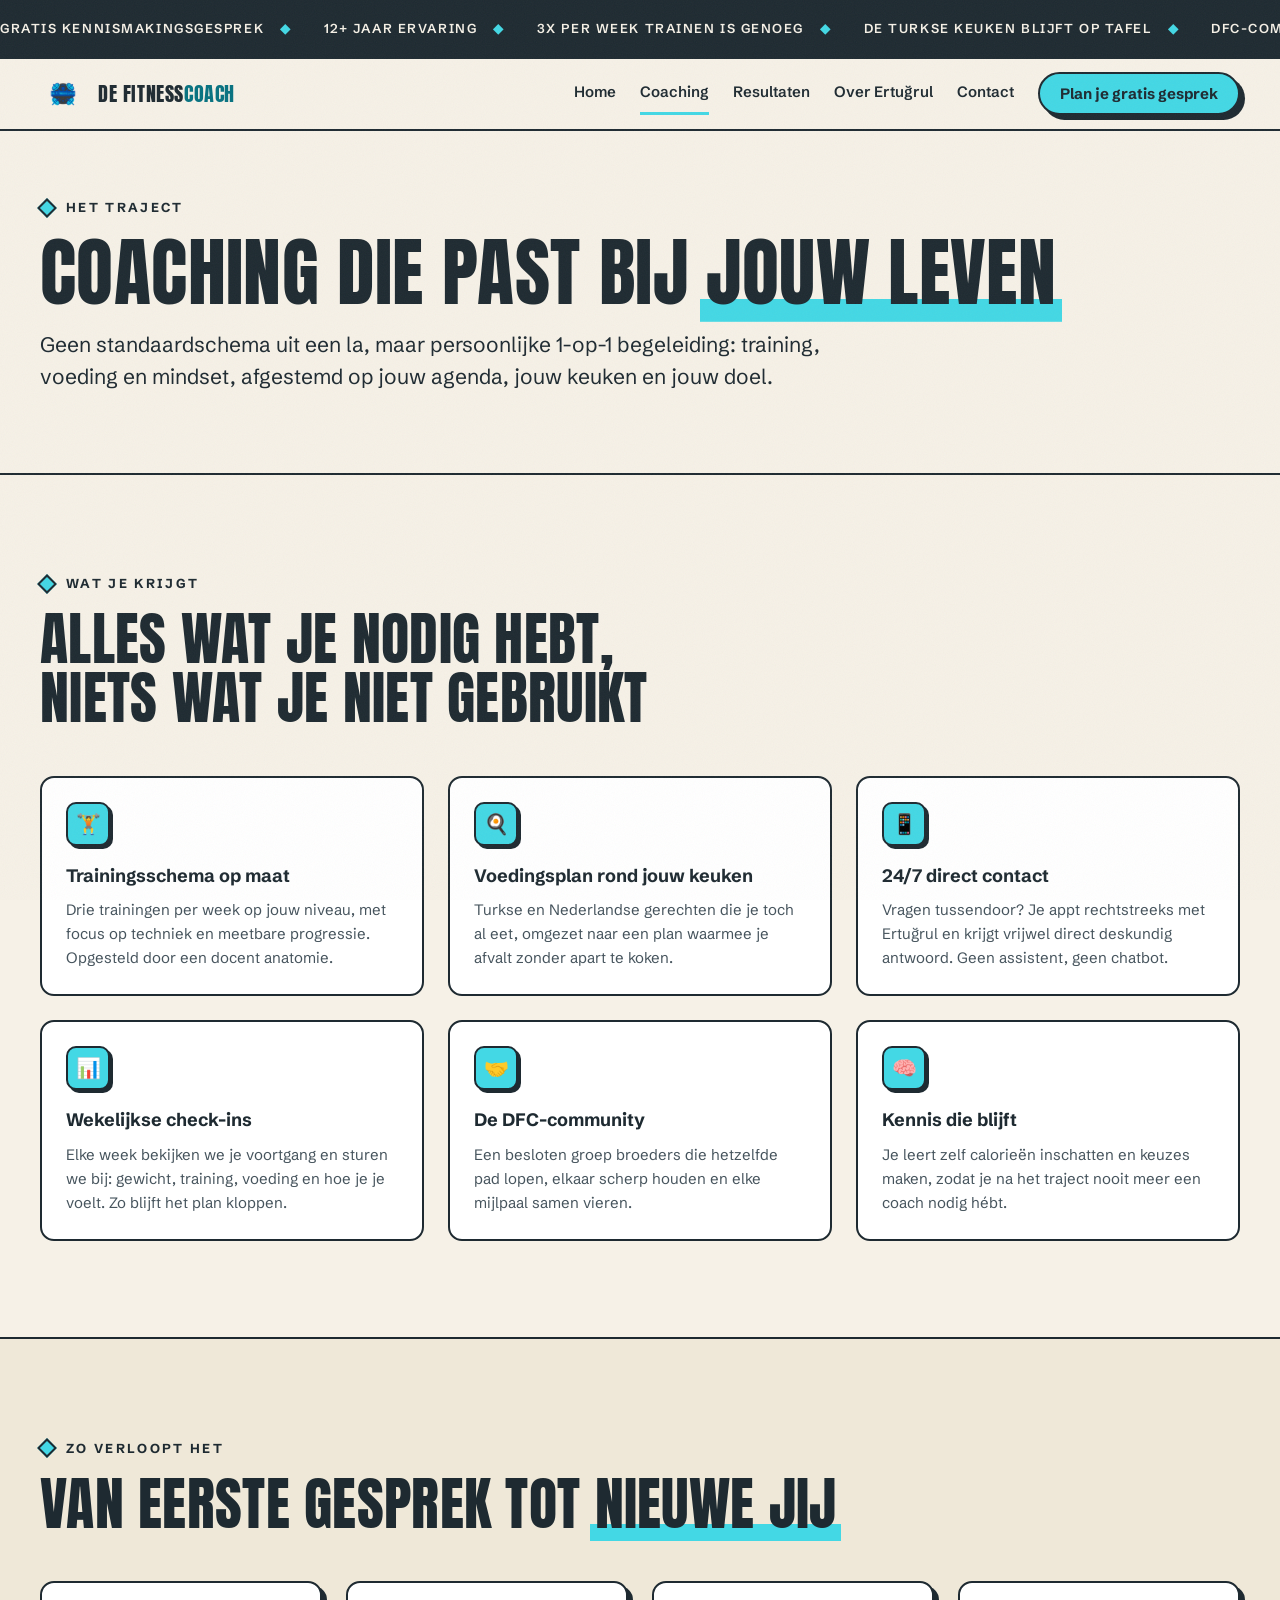
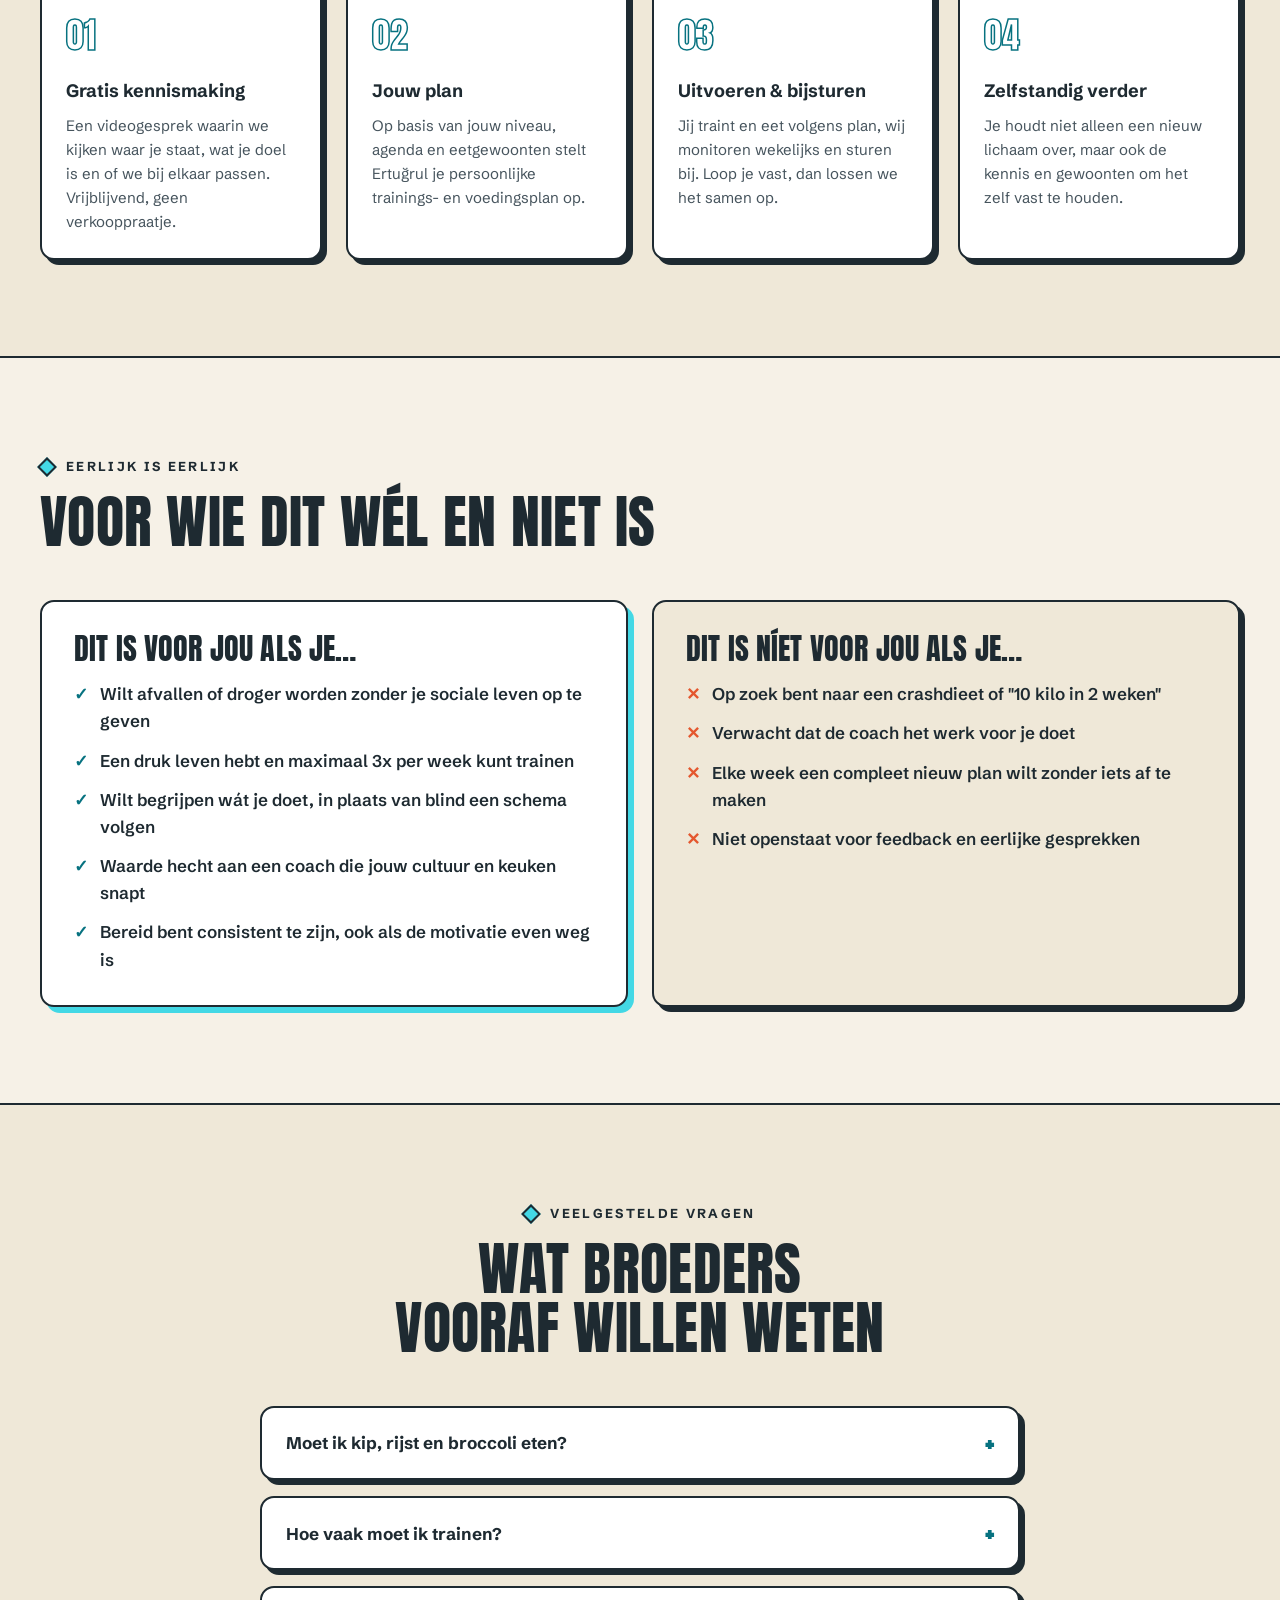
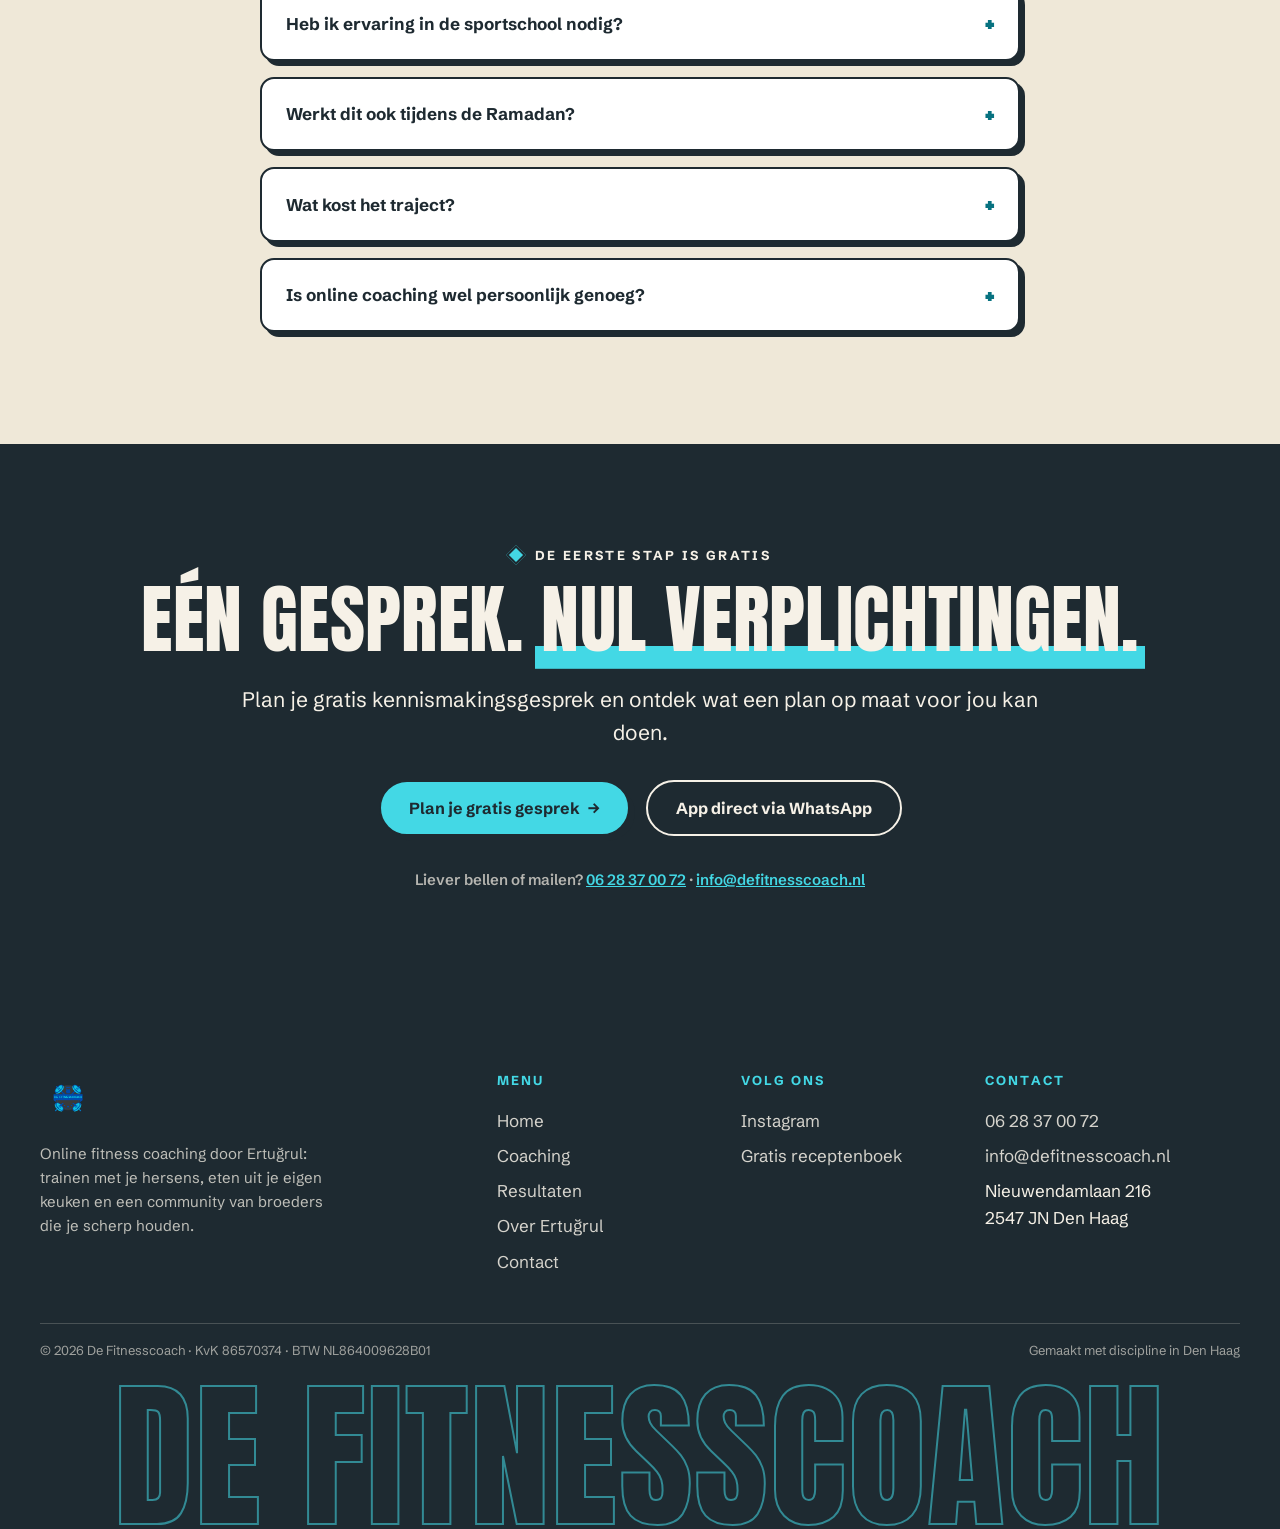
==== coaching.html @ ec19688c "Eerste versie: De Fitnesscoach website (Fable 5 from-scratch build) Vijf pagina's (home, coaching, r" ====
<!DOCTYPE html>
<html lang="nl">
<head>
  <meta charset="UTF-8">
  <meta name="viewport" content="width=device-width, initial-scale=1.0">
  <title>Coaching — De Fitnesscoach</title>
  <meta name="description" content="Zo werkt het coachingstraject van De Fitnesscoach: training op maat (3x per week), voeding rond de Turkse keuken en een coach die 24/7 voor je klaarstaat.">
  <link rel="icon" type="image/png" href="assets/img/logo.png">
  <link rel="preconnect" href="https://fonts.googleapis.com">
  <link rel="preconnect" href="https://fonts.gstatic.com" crossorigin>
  <link href="https://fonts.googleapis.com/css2?family=Anton&family=Schibsted+Grotesk:ital,wght@0,400;0,600;0,700;1,400&display=swap" rel="stylesheet">
  <link rel="stylesheet" href="assets/style.css">
</head>
<body>

  <div class="ticker" aria-hidden="true">
    <div class="ticker__track">
      <span>Gratis kennismakingsgesprek <span class="dot">◆</span></span>
      <span>12+ jaar ervaring <span class="dot">◆</span></span>
      <span>3x per week trainen is genoeg <span class="dot">◆</span></span>
      <span>De Turkse keuken blijft op tafel <span class="dot">◆</span></span>
      <span>DFC-community van broeders <span class="dot">◆</span></span>
      <span>Gratis kennismakingsgesprek <span class="dot">◆</span></span>
      <span>12+ jaar ervaring <span class="dot">◆</span></span>
      <span>3x per week trainen is genoeg <span class="dot">◆</span></span>
      <span>De Turkse keuken blijft op tafel <span class="dot">◆</span></span>
      <span>DFC-community van broeders <span class="dot">◆</span></span>
    </div>
  </div>

  <header class="site-header">
    <div class="wrap site-header__inner">
      <a class="logo" href="index.html">
        <img src="assets/img/logo.png" alt="" width="46" height="46">
        <strong>De Fitness<em>coach</em></strong>
      </a>
      <button class="nav-toggle" aria-expanded="false" aria-controls="nav">Menu</button>
      <nav class="nav" id="nav" aria-label="Hoofdnavigatie">
        <a href="index.html">Home</a>
        <a href="coaching.html" aria-current="page">Coaching</a>
        <a href="resultaten.html">Resultaten</a>
        <a href="over-ertugrul.html">Over Ertuğrul</a>
        <a href="contact.html">Contact</a>
        <a class="btn btn--primary" href="contact.html">Plan je gratis gesprek</a>
      </nav>
    </div>
  </header>

  <main>

    <section class="page-hero">
      <div class="wrap">
        <p class="kicker">Het traject</p>
        <h1 class="display h-giant">Coaching die past bij <span class="mark">jouw leven</span></h1>
        <p class="lead">Geen standaardschema uit een la, maar persoonlijke 1-op-1 begeleiding: training, voeding en mindset, afgestemd op jouw agenda, jouw keuken en jouw doel.</p>
      </div>
    </section>

    <!-- WAT JE KRIJGT -->
    <section class="section">
      <div class="wrap">
        <div class="section__head reveal">
          <p class="kicker">Wat je krijgt</p>
          <h2 class="display h-sec">Alles wat je nodig hebt, niets wat je niet gebruikt</h2>
        </div>
        <div class="includes">
          <div class="include reveal"><span class="icon" aria-hidden="true">🏋️</span><h3>Trainingsschema op maat</h3><p>Drie trainingen per week op jouw niveau, met focus op techniek en meetbare progressie. Opgesteld door een docent anatomie.</p></div>
          <div class="include reveal" data-delay="1"><span class="icon" aria-hidden="true">🍳</span><h3>Voedingsplan rond jouw keuken</h3><p>Turkse en Nederlandse gerechten die je toch al eet, omgezet naar een plan waarmee je afvalt zonder apart te koken.</p></div>
          <div class="include reveal" data-delay="2"><span class="icon" aria-hidden="true">📱</span><h3>24/7 direct contact</h3><p>Vragen tussendoor? Je appt rechtstreeks met Ertuğrul en krijgt vrijwel direct deskundig antwoord. Geen assistent, geen chatbot.</p></div>
          <div class="include reveal"><span class="icon" aria-hidden="true">📊</span><h3>Wekelijkse check-ins</h3><p>Elke week bekijken we je voortgang en sturen we bij: gewicht, training, voeding en hoe je je voelt. Zo blijft het plan kloppen.</p></div>
          <div class="include reveal" data-delay="1"><span class="icon" aria-hidden="true">🤝</span><h3>De DFC-community</h3><p>Een besloten groep broeders die hetzelfde pad lopen, elkaar scherp houden en elke mijlpaal samen vieren.</p></div>
          <div class="include reveal" data-delay="2"><span class="icon" aria-hidden="true">🧠</span><h3>Kennis die blijft</h3><p>Je leert zelf calorieën inschatten en keuzes maken, zodat je na het traject nooit meer een coach nodig hébt.</p></div>
        </div>
      </div>
    </section>

    <!-- HOE HET WERKT -->
    <section class="section section--deep">
      <div class="wrap">
        <div class="section__head reveal">
          <p class="kicker">Zo verloopt het</p>
          <h2 class="display h-sec">Van eerste gesprek tot <span class="mark">nieuwe jij</span></h2>
        </div>
        <div class="steps">
          <div class="step reveal"><h3>Gratis kennismaking</h3><p>Een videogesprek waarin we kijken waar je staat, wat je doel is en of we bij elkaar passen. Vrijblijvend, geen verkooppraatje.</p></div>
          <div class="step reveal" data-delay="1"><h3>Jouw plan</h3><p>Op basis van jouw niveau, agenda en eetgewoonten stelt Ertuğrul je persoonlijke trainings- en voedingsplan op.</p></div>
          <div class="step reveal" data-delay="2"><h3>Uitvoeren &amp; bijsturen</h3><p>Jij traint en eet volgens plan, wij monitoren wekelijks en sturen bij. Loop je vast, dan lossen we het samen op.</p></div>
          <div class="step reveal" data-delay="3"><h3>Zelfstandig verder</h3><p>Je houdt niet alleen een nieuw lichaam over, maar ook de kennis en gewoonten om het zelf vast te houden.</p></div>
        </div>
      </div>
    </section>

    <!-- VOOR WIE -->
    <section class="section">
      <div class="wrap">
        <div class="section__head reveal">
          <p class="kicker">Eerlijk is eerlijk</p>
          <h2 class="display h-sec">Voor wie dit wél en niet is</h2>
        </div>
        <div class="fit-grid">
          <div class="fit-col fit-col--yes reveal">
            <h3 class="display h-sub">Dit is voor jou als je…</h3>
            <ul>
              <li>Wilt afvallen of droger worden zonder je sociale leven op te geven</li>
              <li>Een druk leven hebt en maximaal 3x per week kunt trainen</li>
              <li>Wilt begrijpen wát je doet, in plaats van blind een schema volgen</li>
              <li>Waarde hecht aan een coach die jouw cultuur en keuken snapt</li>
              <li>Bereid bent consistent te zijn, ook als de motivatie even weg is</li>
            </ul>
          </div>
          <div class="fit-col fit-col--no reveal" data-delay="1">
            <h3 class="display h-sub">Dit is níet voor jou als je…</h3>
            <ul>
              <li>Op zoek bent naar een crashdieet of "10 kilo in 2 weken"</li>
              <li>Verwacht dat de coach het werk voor je doet</li>
              <li>Elke week een compleet nieuw plan wilt zonder iets af te maken</li>
              <li>Niet openstaat voor feedback en eerlijke gesprekken</li>
            </ul>
          </div>
        </div>
      </div>
    </section>

    <!-- FAQ -->
    <section class="section section--deep">
      <div class="wrap">
        <div class="section__head section__head--center reveal">
          <p class="kicker">Veelgestelde vragen</p>
          <h2 class="display h-sec">Wat broeders vooraf willen weten</h2>
        </div>
        <div class="faq reveal">
          <details>
            <summary>Moet ik kip, rijst en broccoli eten?</summary>
            <div><p>Nee. Dat is precies waar deze coaching zich tegen afzet. Je voedingsplan wordt gebouwd rond de gerechten die je thuis al eet: menemen, soepen, stoofgerechten, en ja, af en toe kapsalon. Je leert hoe je daarmee binnen je doelen blijft.</p></div>
          </details>
          <details>
            <summary>Hoe vaak moet ik trainen?</summary>
            <div><p>Drie keer per week is het uitgangspunt. Cliënten noemen zichzelf "het levend bewijs dat 3 dagen trainen beter kan zijn dan 7 dagen trainen". Kwaliteit en consistentie winnen van uren maken.</p></div>
          </details>
          <details>
            <summary>Heb ik ervaring in de sportschool nodig?</summary>
            <div><p>Nee. Het schema wordt op jouw niveau opgesteld en Ertuğrul is docent anatomie: techniek uitleggen is letterlijk zijn vak. Beginners zijn juist welkom, dan leer je het meteen goed.</p></div>
          </details>
          <details>
            <summary>Werkt dit ook tijdens de Ramadan?</summary>
            <div><p>Ja. Het plan wordt aangepast aan vasten, iftar en jouw energie. Dit is precies het voordeel van een coach die jouw cultuur van binnenuit kent.</p></div>
          </details>
          <details>
            <summary>Wat kost het traject?</summary>
            <div><p>Dat hangt af van je doel en de duur van het traject. In het gratis kennismakingsgesprek bespreken we wat bij jou past en krijg je een eerlijk voorstel, zonder druk.</p></div>
          </details>
          <details>
            <summary>Is online coaching wel persoonlijk genoeg?</summary>
            <div><p>Persoonlijker dan de meeste sportschoolbegeleiding: je hebt 1-op-1 contact met je coach, wekelijkse check-ins en je kunt 24/7 appen. Cliënten omschrijven Ertuğrul als "voorbeeldfiguur, broer en vriend".</p></div>
          </details>
        </div>
      </div>
    </section>

    <!-- CTA -->
    <section class="section section--dark cta-final">
      <div class="wrap">
        <p class="kicker kicker--light reveal">De eerste stap is gratis</p>
        <h2 class="display h-giant reveal">Eén gesprek. <span class="mark">Nul verplichtingen.</span></h2>
        <p class="lead reveal">Plan je gratis kennismakingsgesprek en ontdek wat een plan op maat voor jou kan doen.</p>
        <div class="cta-final__buttons reveal">
          <a class="btn btn--primary" href="contact.html">Plan je gratis gesprek <span class="arrow">→</span></a>
          <a class="btn btn--light-ghost" href="https://wa.me/31628370072" target="_blank" rel="noopener">App direct via WhatsApp</a>
        </div>
        <p class="cta-final__meta reveal">Liever bellen of mailen? <a href="tel:+31628370072">06 28 37 00 72</a> · <a href="mailto:info@defitnesscoach.nl">info@defitnesscoach.nl</a></p>
      </div>
    </section>

  </main>

  <footer class="site-footer">
    <div class="wrap site-footer__grid">
      <div class="site-footer__brand">
        <img src="assets/img/logo.png" alt="Logo De Fitnesscoach" width="56" height="56">
        <p>Online fitness coaching door Ertuğrul: trainen met je hersens, eten uit je eigen keuken en een community van broeders die je scherp houden.</p>
      </div>
      <div>
        <h3>Menu</h3>
        <ul>
          <li><a href="index.html">Home</a></li>
          <li><a href="coaching.html">Coaching</a></li>
          <li><a href="resultaten.html">Resultaten</a></li>
          <li><a href="over-ertugrul.html">Over Ertuğrul</a></li>
          <li><a href="contact.html">Contact</a></li>
        </ul>
      </div>
      <div>
        <h3>Volg ons</h3>
        <ul>
          <li><a href="https://instagram.com/_ertugrulcan" target="_blank" rel="noopener">Instagram</a></li>
          <li><a href="https://info.defitnesscoach.nl" target="_blank" rel="noopener">Gratis receptenboek</a></li>
        </ul>
      </div>
      <div>
        <h3>Contact</h3>
        <ul>
          <li><a href="tel:+31628370072">06 28 37 00 72</a></li>
          <li><a href="mailto:info@defitnesscoach.nl">info@defitnesscoach.nl</a></li>
          <li>Nieuwendamlaan 216<br>2547 JN Den Haag</li>
        </ul>
      </div>
    </div>
    <div class="wrap site-footer__legal">
      <span>© 2026 De Fitnesscoach · KvK 86570374 · BTW NL864009628B01</span>
      <span>Gemaakt met discipline in Den Haag</span>
    </div>
    <div class="site-footer__wordmark" aria-hidden="true">De Fitnesscoach</div>
  </footer>

  <script src="assets/script.js"></script>
</body>
</html>
---- assets/style.css ----
/* ==========================================================================
   DE FITNESSCOACH — sports-editorial design system
   Canvas: warm papier · Inkt: donker blauwgrijs · Marker: elektrisch cyaan
   Display: Anton · Body: Schibsted Grotesk
   ========================================================================== */

:root {
  /* kleur */
  --paper: #f6f1e7;
  --paper-deep: #efe8d8;
  --ink: #1e2a31;
  --ink-soft: #46545d;
  --cyan: #43d8e5;
  --cyan-soft: rgba(67, 216, 229, 0.28);
  --teal: #077280;
  --red: #e4572e;
  --white: #ffffff;
  --line: #1e2a31;

  /* type */
  --display: "Anton", "Arial Narrow", sans-serif;
  --body: "Schibsted Grotesk", "Helvetica Neue", sans-serif;

  /* spacing-schaal (4/8 grid) */
  --s-1: 4px;  --s-2: 8px;  --s-3: 12px; --s-4: 16px; --s-6: 24px;
  --s-8: 32px; --s-12: 48px; --s-16: 64px; --s-24: 96px; --s-32: 128px;

  --radius: 14px;
  --shadow-hard: 8px 8px 0 var(--ink);
  --shadow-hard-sm: 5px 5px 0 var(--ink);
  --wrap: 1200px;
}

*, *::before, *::after { box-sizing: border-box; }

html { scroll-behavior: smooth; }

body {
  margin: 0;
  font-family: var(--body);
  font-size: 1.0625rem; /* 17px */
  line-height: 1.6;
  color: var(--ink);
  background: var(--paper);
  -webkit-font-smoothing: antialiased;
  overflow-x: hidden;
}

/* subtiele papierkorrel over alles */
body::after {
  content: "";
  position: fixed;
  inset: 0;
  pointer-events: none;
  z-index: 9999;
  opacity: 0.05;
  background-image: url("data:image/svg+xml,%3Csvg xmlns='http://www.w3.org/2000/svg' width='160' height='160'%3E%3Cfilter id='n'%3E%3CfeTurbulence type='fractalNoise' baseFrequency='0.9' numOctaves='2'/%3E%3C/filter%3E%3Crect width='160' height='160' filter='url(%23n)'/%3E%3C/svg%3E");
}

img { max-width: 100%; display: block; }

a { color: inherit; }

::selection { background: var(--cyan); color: var(--ink); }

h1, h2, h3 { margin: 0; }

p { margin: 0 0 var(--s-4); }

.sr-only {
  position: absolute;
  width: 1px; height: 1px;
  padding: 0; margin: -1px;
  overflow: hidden;
  clip: rect(0 0 0 0);
  white-space: nowrap;
  border: 0;
}

.wrap {
  width: min(var(--wrap), 100% - var(--s-8));
  margin-inline: auto;
}

@media (max-width: 640px) {
  .wrap { width: calc(100% - var(--s-8)); }
}

/* --------------------------------------------------------------------------
   Typografie
   -------------------------------------------------------------------------- */

.display {
  font-family: var(--display);
  font-weight: 400;
  text-transform: uppercase;
  line-height: 1.02;
  letter-spacing: 0.005em;
  text-wrap: balance;
}

.h-hero  { font-size: clamp(2.75rem, 7.2vw, 5.5rem); }
.h-giant { font-size: clamp(2.5rem, 6.4vw, 4.75rem); }
.h-sec   { font-size: clamp(2.1rem, 4.6vw, 3.6rem); }
.h-sub   { font-size: clamp(1.35rem, 2.4vw, 1.85rem); }

.kicker {
  display: inline-flex;
  align-items: center;
  gap: var(--s-3);
  font-weight: 700;
  font-size: 0.8125rem;
  letter-spacing: 0.18em;
  text-transform: uppercase;
  margin-bottom: var(--s-4);
}
.kicker::before {
  content: "";
  width: 14px; height: 14px;
  background: var(--cyan);
  border: 2px solid var(--ink);
  transform: rotate(45deg);
  flex: none;
}
.kicker--light { color: var(--paper); }

.lead {
  font-size: clamp(1.125rem, 1.8vw, 1.3125rem);
  line-height: 1.55;
  max-width: 62ch;
}

/* marker-highlight onder woorden (background zodat hij nooit óver tekst valt) */
.mark {
  white-space: nowrap;
  padding: 0 0.08em;
  margin: 0 -0.08em;
  background-image: linear-gradient(var(--cyan), var(--cyan));
  background-repeat: no-repeat;
  background-size: 100% 0.3em;
  background-position: 0 92%;
}
.mark--red {
  background-image: linear-gradient(var(--red), var(--red));
}

.accent { color: var(--teal); }

/* --------------------------------------------------------------------------
   Knoppen
   -------------------------------------------------------------------------- */

.btn {
  display: inline-flex;
  align-items: center;
  justify-content: center;
  gap: var(--s-2);
  font-family: var(--body);
  font-weight: 700;
  font-size: 1rem;
  line-height: 1;
  text-decoration: none;
  padding: 18px 28px;
  border: 2px solid var(--ink);
  border-radius: 999px;
  cursor: pointer;
  transition: transform 0.15s ease, box-shadow 0.15s ease;
}
.btn--primary {
  background: var(--cyan);
  color: var(--ink);
  box-shadow: var(--shadow-hard-sm);
}
.btn--primary:hover { transform: translate(-2px, -2px); box-shadow: 7px 7px 0 var(--ink); }
.btn--primary:active { transform: translate(3px, 3px); box-shadow: 2px 2px 0 var(--ink); }
.btn--ghost {
  background: transparent;
  color: var(--ink);
}
.btn--ghost:hover { background: var(--ink); color: var(--paper); }
.btn--dark {
  background: var(--ink);
  color: var(--paper);
  border-color: var(--ink);
  box-shadow: 5px 5px 0 var(--cyan);
}
.btn--dark:hover { transform: translate(-2px, -2px); box-shadow: 7px 7px 0 var(--cyan); }
.btn--light-ghost {
  background: transparent;
  color: var(--paper);
  border-color: var(--paper);
}
.btn--light-ghost:hover { background: var(--paper); color: var(--ink); }
.btn .arrow { font-family: var(--body); transition: transform 0.15s ease; }
.btn:hover .arrow { transform: translateX(4px); }

:focus-visible {
  outline: 3px solid var(--teal);
  outline-offset: 3px;
  border-radius: 4px;
}

/* --------------------------------------------------------------------------
   Ticker + header
   -------------------------------------------------------------------------- */

.ticker {
  background: var(--ink);
  color: var(--paper);
  overflow: hidden;
  border-bottom: 2px solid var(--ink);
  font-size: 0.8125rem;
  font-weight: 600;
  letter-spacing: 0.12em;
  text-transform: uppercase;
}
.ticker__track {
  display: flex;
  width: max-content;
  animation: ticker 36s linear infinite;
}
.ticker__track span {
  display: inline-flex;
  align-items: center;
  gap: var(--s-4);
  padding: 9px var(--s-4) 9px 0;
  white-space: nowrap;
}
.ticker__track .dot { color: var(--cyan); }
@keyframes ticker {
  from { transform: translateX(0); }
  to   { transform: translateX(-50%); }
}

.site-header {
  position: sticky;
  top: 0;
  z-index: 100;
  background: var(--paper);
  border-bottom: 2px solid var(--ink);
}
.site-header__inner {
  display: flex;
  align-items: center;
  justify-content: space-between;
  gap: var(--s-6);
  padding: var(--s-3) 0;
}
.logo {
  display: inline-flex;
  align-items: center;
  gap: var(--s-3);
  text-decoration: none;
}
.logo img { width: 46px; height: 46px; }
.logo strong {
  font-family: var(--display);
  font-weight: 400;
  font-size: 1.25rem;
  text-transform: uppercase;
  letter-spacing: 0.03em;
}
.logo strong em { font-style: normal; color: var(--teal); }

.nav {
  display: flex;
  align-items: center;
  gap: var(--s-6);
}
.nav a:not(.btn) {
  text-decoration: none;
  font-weight: 600;
  font-size: 0.9375rem;
  padding: var(--s-2) 0;
  border-bottom: 3px solid transparent;
}
.nav a:not(.btn):hover { border-bottom-color: var(--cyan); }
.nav a[aria-current="page"] { border-bottom-color: var(--cyan); }
.nav .btn { padding: 12px 20px; font-size: 0.9375rem; }

.nav-toggle {
  display: none;
  background: none;
  border: 2px solid var(--ink);
  border-radius: 10px;
  padding: 8px 12px;
  font: inherit;
  font-weight: 700;
  cursor: pointer;
}

@media (max-width: 900px) {
  .nav-toggle { display: inline-flex; align-items: center; gap: 8px; }
  .nav {
    position: absolute;
    top: 100%;
    left: 0; right: 0;
    flex-direction: column;
    align-items: stretch;
    gap: 0;
    background: var(--paper);
    border-bottom: 2px solid var(--ink);
    padding: var(--s-4);
    display: none;
  }
  .nav.open { display: flex; }
  .nav a:not(.btn) {
    padding: var(--s-3) var(--s-2);
    border-bottom: 1px solid rgba(30, 42, 49, 0.15);
    font-size: 1.0625rem;
  }
  .nav .btn { margin-top: var(--s-4); }
}

/* --------------------------------------------------------------------------
   Hero
   -------------------------------------------------------------------------- */

.hero {
  padding: clamp(var(--s-12), 7vw, var(--s-24)) 0 clamp(var(--s-12), 6vw, var(--s-16));
  position: relative;
  overflow: clip;
}
.hero__grid {
  display: grid;
  grid-template-columns: 1.15fr 0.85fr;
  gap: clamp(var(--s-8), 5vw, var(--s-16));
  align-items: center;
}
.hero__copy .lead { margin: var(--s-6) 0 var(--s-8); }
.hero__cta { display: flex; flex-wrap: wrap; gap: var(--s-4); align-items: center; }
.hero__proofline {
  margin-top: var(--s-6);
  font-size: 0.9375rem;
  font-weight: 600;
  color: var(--ink-soft);
  display: flex;
  align-items: center;
  gap: var(--s-3);
}
.hero__proofline .faces { display: flex; }
.hero__proofline .faces img {
  width: 38px; height: 38px;
  border-radius: 50%;
  object-fit: cover;
  border: 2px solid var(--paper);
  box-shadow: 0 0 0 2px var(--ink);
  margin-right: -10px;
}

.photo-frame {
  position: relative;
  border: 2px solid var(--ink);
  border-radius: var(--radius);
  box-shadow: var(--shadow-hard);
  overflow: visible;
  background: var(--ink);
}
.photo-frame > img {
  width: 100%;
  height: 100%;
  object-fit: cover;
  border-radius: calc(var(--radius) - 2px);
}
.hero .photo-frame { aspect-ratio: 4 / 5; }
.hero .photo-frame > img { aspect-ratio: 4 / 5; }

/* zwevende annotatie-chips op foto's */
.chip {
  position: absolute;
  background: var(--white);
  border: 2px solid var(--ink);
  border-radius: 12px;
  box-shadow: 4px 4px 0 var(--ink);
  padding: 10px 14px;
  font-size: 0.875rem;
  font-weight: 700;
  line-height: 1.25;
  white-space: nowrap;
}
.chip small {
  display: block;
  font-weight: 600;
  font-size: 0.75rem;
  color: var(--ink-soft);
}
.chip strong { font-family: var(--display); font-weight: 400; font-size: 1.25rem; letter-spacing: 0.02em; }
.chip--cyan { background: var(--cyan); }
.chip--sticker {
  background: var(--red);
  color: var(--white);
  border-radius: 999px;
  text-transform: uppercase;
  letter-spacing: 0.08em;
  font-size: 0.75rem;
  box-shadow: 4px 4px 0 var(--ink);
}

/* stats-strip */
.statbar {
  background: var(--ink);
  color: var(--paper);
  border-block: 2px solid var(--ink);
}
.statbar__grid {
  display: grid;
  grid-template-columns: repeat(4, 1fr);
}
.statbar__cell {
  padding: var(--s-6) var(--s-6);
  border-left: 1px solid rgba(246, 241, 231, 0.18);
  display: flex;
  flex-direction: column;
  gap: 2px;
}
.statbar__cell:first-child { border-left: none; }
.statbar__cell strong {
  font-family: var(--display);
  font-weight: 400;
  font-size: clamp(1.75rem, 3vw, 2.5rem);
  color: var(--cyan);
  letter-spacing: 0.02em;
}
.statbar__cell span { font-size: 0.875rem; font-weight: 600; color: rgba(246, 241, 231, 0.75); }

@media (max-width: 900px) {
  .hero__grid { grid-template-columns: 1fr; }
  .hero .photo-frame { max-width: 480px; }
  .statbar__grid { grid-template-columns: repeat(2, 1fr); }
  .statbar__cell { border-left: none; border-top: 1px solid rgba(246, 241, 231, 0.18); }
  .statbar__cell:nth-child(-n+2) { border-top: none; }
  .statbar__cell:nth-child(even) { border-left: 1px solid rgba(246, 241, 231, 0.18); }
}

/* --------------------------------------------------------------------------
   Marquee (groot, cyaan)
   -------------------------------------------------------------------------- */

.marquee {
  background: var(--cyan);
  border-block: 2px solid var(--ink);
  overflow: hidden;
  padding: var(--s-3) 0;
}
.marquee__track {
  display: flex;
  width: max-content;
  animation: ticker 30s linear infinite;
}
.marquee__track span {
  font-family: var(--display);
  text-transform: uppercase;
  font-size: clamp(1.25rem, 2.6vw, 1.9rem);
  letter-spacing: 0.04em;
  white-space: nowrap;
  padding-right: var(--s-6);
  display: inline-flex;
  align-items: center;
  gap: var(--s-6);
}
.marquee__track .sep { color: var(--paper); -webkit-text-stroke: 1px var(--ink); }

/* --------------------------------------------------------------------------
   Secties
   -------------------------------------------------------------------------- */

.section { padding: clamp(var(--s-16), 8vw, var(--s-24)) 0; }
.section--dark {
  background: var(--ink);
  color: var(--paper);
}
.section--deep { background: var(--paper-deep); border-block: 2px solid var(--ink); }
.section__head { max-width: 800px; margin-bottom: clamp(var(--s-8), 4vw, var(--s-12)); }
.section__head .lead { margin-top: var(--s-4); }
.section__head--center { margin-inline: auto; text-align: center; }
.section__head--center .kicker { justify-content: center; }

/* --------------------------------------------------------------------------
   Herkenning / pijn-kaarten
   -------------------------------------------------------------------------- */

.pain-grid {
  display: grid;
  grid-template-columns: repeat(3, 1fr);
  gap: var(--s-6);
}
.pain-card {
  background: var(--white);
  border: 2px solid var(--ink);
  border-radius: var(--radius);
  padding: var(--s-6);
  box-shadow: var(--shadow-hard-sm);
  display: flex;
  flex-direction: column;
  gap: var(--s-3);
}
.pain-card .num {
  font-family: var(--display);
  font-size: 1.5rem;
  color: var(--teal);
}
.pain-card h3 { font-size: 1.1875rem; line-height: 1.3; }
.pain-card p { margin: 0; color: var(--ink-soft); font-size: 0.9875rem; }
.pain-card--flip {
  background: var(--ink);
  color: var(--paper);
  box-shadow: 5px 5px 0 var(--cyan);
}
.pain-card--flip .num { color: var(--cyan); }
.pain-card--flip p { color: rgba(246, 241, 231, 0.8); }

@media (max-width: 900px) { .pain-grid { grid-template-columns: 1fr 1fr; } }
@media (max-width: 620px) { .pain-grid { grid-template-columns: 1fr; } }

/* --------------------------------------------------------------------------
   Methode / pijlers
   -------------------------------------------------------------------------- */

.pillar {
  display: grid;
  grid-template-columns: 1fr 1fr;
  gap: clamp(var(--s-8), 5vw, var(--s-16));
  align-items: center;
  padding: clamp(var(--s-8), 4vw, var(--s-12)) 0;
  border-top: 2px solid var(--ink);
}
.pillar:first-of-type { border-top: none; padding-top: 0; }
.pillar:nth-child(even) .pillar__media { order: 2; }
.pillar__num {
  font-family: var(--display);
  font-size: clamp(3rem, 6vw, 4.5rem);
  color: transparent;
  -webkit-text-stroke: 2px var(--ink);
  line-height: 1;
}
.pillar h3 { margin: var(--s-3) 0 var(--s-4); }
.pillar__media { position: relative; }
.pillar__media .photo-frame { aspect-ratio: 5 / 4; }
.pillar__media .photo-frame > img { aspect-ratio: 5 / 4; }
.pillar ul {
  list-style: none;
  padding: 0;
  margin: var(--s-6) 0 0;
  display: grid;
  gap: var(--s-3);
}
.pillar ul li {
  display: flex;
  gap: var(--s-3);
  align-items: baseline;
  font-weight: 600;
}
.pillar ul li::before {
  content: "→";
  color: var(--teal);
  font-weight: 700;
  flex: none;
}

@media (max-width: 860px) {
  .pillar { grid-template-columns: 1fr; }
  .pillar:nth-child(even) .pillar__media { order: 0; }
}

/* --------------------------------------------------------------------------
   Resultaten
   -------------------------------------------------------------------------- */

.numberwall {
  display: grid;
  grid-template-columns: repeat(3, 1fr);
  border: 2px solid var(--paper);
  border-radius: var(--radius);
  overflow: hidden;
}
.numberwall__cell {
  padding: var(--s-8) var(--s-6);
  border: 1px solid rgba(246, 241, 231, 0.2);
  display: flex;
  flex-direction: column;
  gap: var(--s-2);
}
.numberwall__cell strong {
  font-family: var(--display);
  font-weight: 400;
  font-size: clamp(2.25rem, 4.5vw, 3.5rem);
  color: var(--cyan);
  line-height: 1;
  letter-spacing: 0.02em;
}
.numberwall__cell span { font-weight: 600; font-size: 0.9375rem; color: rgba(246, 241, 231, 0.78); }

.ba-grid {
  display: grid;
  grid-template-columns: 1fr 1fr;
  gap: var(--s-6);
  margin-top: var(--s-8);
}
.ba-grid .photo-frame { box-shadow: 8px 8px 0 var(--cyan); }
.ba-grid figure { margin: 0; }
.ba-grid figcaption {
  margin-top: var(--s-3);
  font-weight: 600;
  font-size: 0.9375rem;
  color: rgba(246, 241, 231, 0.8);
}
@media (max-width: 720px) {
  .ba-grid { grid-template-columns: 1fr; }
  .numberwall { grid-template-columns: 1fr 1fr; }
}

/* --------------------------------------------------------------------------
   Reviews
   -------------------------------------------------------------------------- */

.review-wall {
  columns: 3;
  column-gap: var(--s-6);
}
.review-card {
  break-inside: avoid;
  background: var(--white);
  border: 2px solid var(--ink);
  border-radius: var(--radius);
  box-shadow: var(--shadow-hard-sm);
  padding: var(--s-6);
  margin: 0 0 var(--s-6);
}
.review-card blockquote { margin: 0 0 var(--s-4); font-size: 1rem; line-height: 1.55; }
.review-card blockquote strong { background: var(--cyan-soft); padding: 0 3px; }
.review-card cite {
  font-style: normal;
  font-weight: 700;
  font-size: 0.875rem;
  display: flex;
  align-items: center;
  gap: var(--s-2);
}
.review-card cite::before {
  content: "";
  width: 10px; height: 10px;
  border-radius: 50%;
  background: var(--cyan);
  border: 2px solid var(--ink);
  flex: none;
}
.review-card cite small { color: var(--ink-soft); font-weight: 600; }
.review-card--cyan { background: var(--cyan); }
.review-card--ink { background: var(--ink); color: var(--paper); box-shadow: 5px 5px 0 var(--cyan); }
.review-card--ink cite small { color: rgba(246, 241, 231, 0.7); }
.review-card--ink blockquote strong { background: rgba(67, 216, 229, 0.25); }

@media (max-width: 1000px) { .review-wall { columns: 2; } }
@media (max-width: 640px)  { .review-wall { columns: 1; } }

/* --------------------------------------------------------------------------
   Receptenboek-band
   -------------------------------------------------------------------------- */

.recipe-band {
  display: grid;
  grid-template-columns: 1fr 1fr;
  border: 2px solid var(--ink);
  border-radius: var(--radius);
  overflow: hidden;
  background: var(--white);
  box-shadow: var(--shadow-hard);
}
.recipe-band__media {
  position: relative;
  min-height: 320px;
}
.recipe-band__media img {
  position: absolute;
  inset: 0;
  width: 100%;
  height: 100%;
  object-fit: cover;
}
.recipe-band__copy {
  padding: clamp(var(--s-8), 4vw, var(--s-12));
  display: flex;
  flex-direction: column;
  justify-content: center;
  align-items: flex-start;
  gap: var(--s-4);
}
.recipe-band__copy .btn { margin-top: var(--s-2); }
.sticker-free {
  position: absolute;
  top: var(--s-6);
  left: var(--s-6);
  background: var(--red);
  color: var(--white);
  font-family: var(--display);
  font-size: 1.1rem;
  text-transform: uppercase;
  letter-spacing: 0.06em;
  padding: 10px 18px;
  border: 2px solid var(--ink);
  border-radius: 999px;
  box-shadow: 4px 4px 0 var(--ink);
  transform: rotate(-6deg);
}
@media (max-width: 820px) { .recipe-band { grid-template-columns: 1fr; } }

/* --------------------------------------------------------------------------
   CTA-finale
   -------------------------------------------------------------------------- */

.cta-final { text-align: center; position: relative; overflow: clip; }
.cta-final .h-giant { margin-bottom: var(--s-6); }
.cta-final .lead { margin-inline: auto; margin-bottom: var(--s-8); }
.cta-final__buttons {
  display: flex;
  flex-wrap: wrap;
  gap: var(--s-4);
  justify-content: center;
}
.cta-final__meta {
  margin-top: var(--s-8);
  font-size: 0.9375rem;
  font-weight: 600;
  color: rgba(246, 241, 231, 0.7);
}
.cta-final__meta a { color: var(--cyan); }

/* --------------------------------------------------------------------------
   Footer
   -------------------------------------------------------------------------- */

.site-footer {
  background: var(--ink);
  color: var(--paper);
  border-top: 2px solid var(--ink);
  padding-top: clamp(var(--s-12), 6vw, var(--s-16));
  overflow: clip;
}
.site-footer__grid {
  display: grid;
  grid-template-columns: 2fr 1fr 1fr 1.2fr;
  gap: var(--s-8);
  padding-bottom: var(--s-12);
}
.site-footer h3 {
  font-size: 0.8125rem;
  text-transform: uppercase;
  letter-spacing: 0.16em;
  color: var(--cyan);
  margin: 0 0 var(--s-4);
}
.site-footer ul { list-style: none; margin: 0; padding: 0; display: grid; gap: var(--s-2); }
.site-footer a { color: rgba(246, 241, 231, 0.85); text-decoration: none; }
.site-footer a:hover { color: var(--cyan); }
.site-footer p { color: rgba(246, 241, 231, 0.75); font-size: 0.9375rem; max-width: 34ch; }
.site-footer__brand img { width: 56px; margin-bottom: var(--s-4); }
.site-footer__legal {
  border-top: 1px solid rgba(246, 241, 231, 0.2);
  padding: var(--s-4) 0 var(--s-6);
  display: flex;
  flex-wrap: wrap;
  gap: var(--s-4);
  justify-content: space-between;
  font-size: 0.8125rem;
  color: rgba(246, 241, 231, 0.6);
}
.site-footer__wordmark {
  font-family: var(--display);
  text-transform: uppercase;
  font-size: clamp(3rem, 12.5vw, 11rem);
  line-height: 0.9;
  text-align: center;
  letter-spacing: 0.01em;
  color: transparent;
  -webkit-text-stroke: 2px rgba(67, 216, 229, 0.55);
  white-space: nowrap;
  margin-bottom: -0.12em;
  user-select: none;
}
@media (max-width: 900px) {
  .site-footer__grid { grid-template-columns: 1fr 1fr; }
}
@media (max-width: 560px) {
  .site-footer__grid { grid-template-columns: 1fr; }
}

/* --------------------------------------------------------------------------
   Sub-hero (binnenpagina's)
   -------------------------------------------------------------------------- */

.page-hero {
  padding: clamp(var(--s-12), 6vw, var(--s-16)) 0;
  border-bottom: 2px solid var(--ink);
  background:
    linear-gradient(rgba(246, 241, 231, 0.92), rgba(246, 241, 231, 0.92));
}
.page-hero .lead { margin-top: var(--s-4); }

/* --------------------------------------------------------------------------
   Traject-stappen
   -------------------------------------------------------------------------- */

.steps {
  display: grid;
  grid-template-columns: repeat(4, 1fr);
  gap: var(--s-6);
  counter-reset: step;
}
.step {
  background: var(--white);
  border: 2px solid var(--ink);
  border-radius: var(--radius);
  padding: var(--s-6);
  box-shadow: var(--shadow-hard-sm);
  position: relative;
}
.step::before {
  counter-increment: step;
  content: "0" counter(step);
  font-family: var(--display);
  font-size: 2.25rem;
  color: transparent;
  -webkit-text-stroke: 1.5px var(--teal);
  display: block;
  margin-bottom: var(--s-3);
}
.step h3 { font-size: 1.125rem; margin-bottom: var(--s-2); }
.step p { margin: 0; font-size: 0.9375rem; color: var(--ink-soft); }
@media (max-width: 980px) { .steps { grid-template-columns: 1fr 1fr; } }
@media (max-width: 560px) { .steps { grid-template-columns: 1fr; } }

/* wat je krijgt-lijst */
.includes {
  display: grid;
  grid-template-columns: repeat(3, 1fr);
  gap: var(--s-6);
}
.include {
  border: 2px solid var(--ink);
  border-radius: var(--radius);
  padding: var(--s-6);
  background: var(--white);
  display: flex;
  flex-direction: column;
  gap: var(--s-2);
}
.include .icon {
  width: 44px; height: 44px;
  border: 2px solid var(--ink);
  border-radius: 10px;
  background: var(--cyan);
  display: grid;
  place-items: center;
  font-size: 1.25rem;
  margin-bottom: var(--s-2);
  box-shadow: 3px 3px 0 var(--ink);
}
.include h3 { font-size: 1.125rem; }
.include p { margin: 0; color: var(--ink-soft); font-size: 0.9375rem; }
@media (max-width: 900px) { .includes { grid-template-columns: 1fr 1fr; } }
@media (max-width: 600px) { .includes { grid-template-columns: 1fr; } }

/* wel/niet voor jou */
.fit-grid {
  display: grid;
  grid-template-columns: 1fr 1fr;
  gap: var(--s-6);
}
.fit-col {
  border: 2px solid var(--ink);
  border-radius: var(--radius);
  padding: var(--s-8);
}
.fit-col--yes { background: var(--white); box-shadow: 6px 6px 0 var(--cyan); }
.fit-col--no  { background: var(--paper-deep); box-shadow: var(--shadow-hard-sm); }
.fit-col h3 { margin-bottom: var(--s-4); }
.fit-col ul { list-style: none; margin: 0; padding: 0; display: grid; gap: var(--s-3); }
.fit-col li { display: flex; gap: var(--s-3); align-items: baseline; font-weight: 600; }
.fit-col--yes li::before { content: "✓"; color: var(--teal); font-weight: 800; flex: none; }
.fit-col--no li::before { content: "✕"; color: var(--red); font-weight: 800; flex: none; }
@media (max-width: 760px) { .fit-grid { grid-template-columns: 1fr; } }

/* FAQ */
.faq { max-width: 760px; margin-inline: auto; }
.faq details {
  border: 2px solid var(--ink);
  border-radius: var(--radius);
  background: var(--white);
  margin-bottom: var(--s-4);
  box-shadow: var(--shadow-hard-sm);
  overflow: hidden;
}
.faq summary {
  cursor: pointer;
  list-style: none;
  display: flex;
  justify-content: space-between;
  align-items: center;
  gap: var(--s-4);
  padding: var(--s-4) var(--s-6);
  font-weight: 700;
  font-size: 1.0625rem;
}
.faq summary::-webkit-details-marker { display: none; }
.faq summary::after {
  content: "+";
  font-family: var(--display);
  font-size: 1.5rem;
  color: var(--teal);
  transition: transform 0.2s ease;
  flex: none;
}
.faq details[open] summary::after { transform: rotate(45deg); }
.faq details > div { padding: 0 var(--s-6) var(--s-6); color: var(--ink-soft); }
.faq details > div p:last-child { margin-bottom: 0; }

/* --------------------------------------------------------------------------
   Over-mij tijdlijn & quotes
   -------------------------------------------------------------------------- */

.story-grid {
  display: grid;
  grid-template-columns: 0.9fr 1.1fr;
  gap: clamp(var(--s-8), 5vw, var(--s-16));
  align-items: start;
}
.story-grid .photo-frame { aspect-ratio: 4 / 5; position: sticky; top: 110px; }
.story-grid .photo-frame > img { aspect-ratio: 4 / 5; }
.story-body h3 { margin: var(--s-8) 0 var(--s-3); font-size: 1.375rem; }
.story-body h3:first-child { margin-top: 0; }
.story-body p { color: var(--ink-soft); }
.pullquote {
  border-left: 6px solid var(--cyan);
  background: var(--white);
  border-radius: 0 var(--radius) var(--radius) 0;
  border-top: 2px solid var(--ink);
  border-right: 2px solid var(--ink);
  border-bottom: 2px solid var(--ink);
  padding: var(--s-6);
  font-size: 1.1875rem;
  font-weight: 600;
  line-height: 1.5;
  margin: var(--s-8) 0;
}
@media (max-width: 860px) {
  .story-grid { grid-template-columns: 1fr; }
  .story-grid .photo-frame { position: static; max-width: 440px; }
}

/* creds-band */
.creds {
  display: flex;
  flex-wrap: wrap;
  gap: var(--s-3);
  margin-top: var(--s-6);
}
.cred {
  border: 2px solid var(--ink);
  background: var(--white);
  border-radius: 999px;
  padding: 8px 16px;
  font-weight: 700;
  font-size: 0.875rem;
  box-shadow: 3px 3px 0 var(--ink);
}

/* --------------------------------------------------------------------------
   Contact
   -------------------------------------------------------------------------- */

.contact-grid {
  display: grid;
  grid-template-columns: repeat(2, 1fr);
  gap: var(--s-6);
}
.contact-card {
  border: 2px solid var(--ink);
  border-radius: var(--radius);
  background: var(--white);
  padding: var(--s-8);
  box-shadow: var(--shadow-hard-sm);
  display: flex;
  flex-direction: column;
  gap: var(--s-3);
  text-decoration: none;
  transition: transform 0.15s ease, box-shadow 0.15s ease;
}
a.contact-card:hover { transform: translate(-2px, -2px); box-shadow: 7px 7px 0 var(--ink); }
.contact-card .icon {
  width: 52px; height: 52px;
  border: 2px solid var(--ink);
  border-radius: 12px;
  background: var(--cyan);
  display: grid;
  place-items: center;
  font-size: 1.4rem;
  box-shadow: 3px 3px 0 var(--ink);
}
.contact-card h3 { font-size: 1.25rem; }
.contact-card p { margin: 0; color: var(--ink-soft); }
.contact-card strong { font-size: 1.125rem; }
@media (max-width: 720px) { .contact-grid { grid-template-columns: 1fr; } }

.expect-list {
  counter-reset: expect;
  list-style: none;
  margin: 0; padding: 0;
  display: grid;
  gap: var(--s-4);
}
.expect-list li {
  display: flex;
  gap: var(--s-4);
  align-items: baseline;
  background: var(--white);
  border: 2px solid var(--ink);
  border-radius: var(--radius);
  padding: var(--s-4) var(--s-6);
  font-weight: 600;
}
.expect-list li::before {
  counter-increment: expect;
  content: counter(expect);
  font-family: var(--display);
  color: var(--teal);
  font-size: 1.4rem;
  flex: none;
}

/* --------------------------------------------------------------------------
   Scroll-reveal
   -------------------------------------------------------------------------- */

.reveal {
  opacity: 0;
  transform: translateY(22px);
  transition: opacity 0.6s ease, transform 0.6s ease;
}
.reveal.in { opacity: 1; transform: none; }
.reveal[data-delay="1"] { transition-delay: 0.08s; }
.reveal[data-delay="2"] { transition-delay: 0.16s; }
.reveal[data-delay="3"] { transition-delay: 0.24s; }

@media (prefers-reduced-motion: reduce) {
  html { scroll-behavior: auto; }
  .reveal { opacity: 1; transform: none; transition: none; }
  .ticker__track, .marquee__track { animation: none; }
  * { transition-duration: 0.01ms !important; animation-duration: 0.01ms !important; }
}
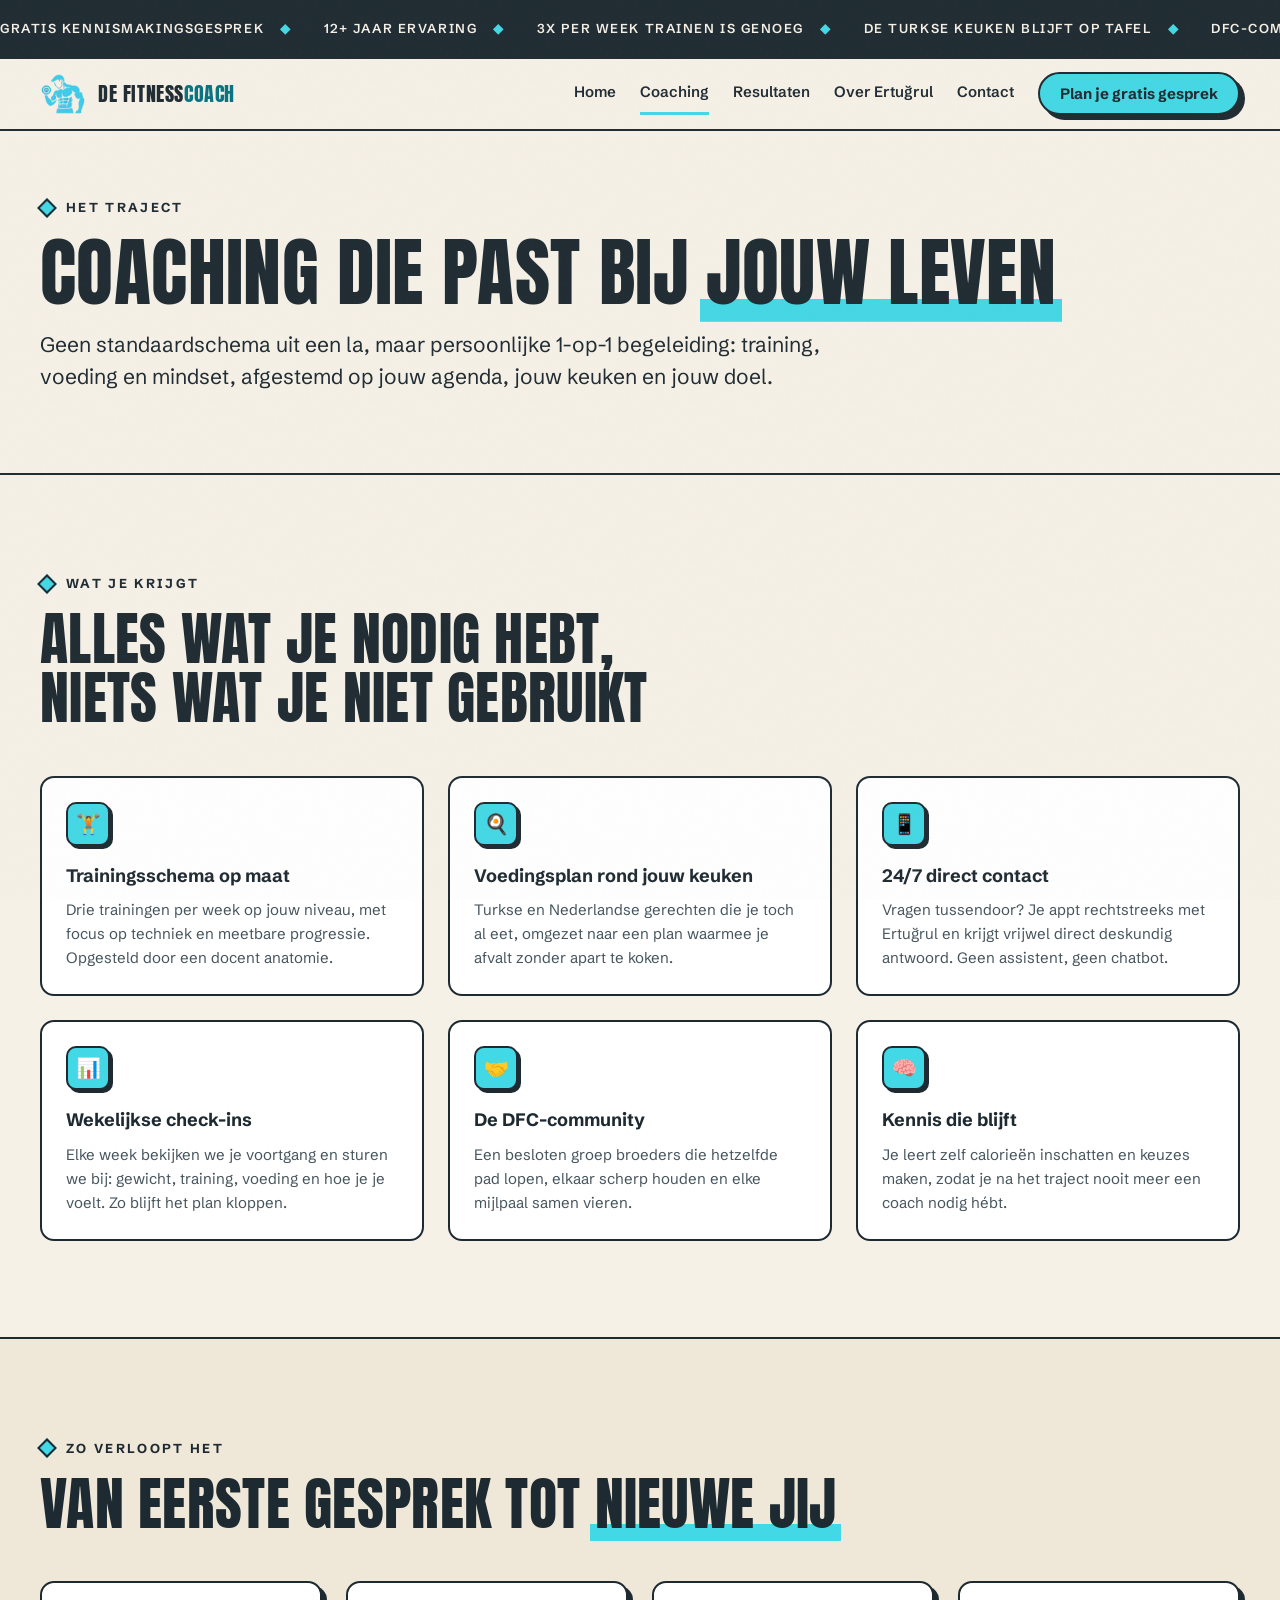
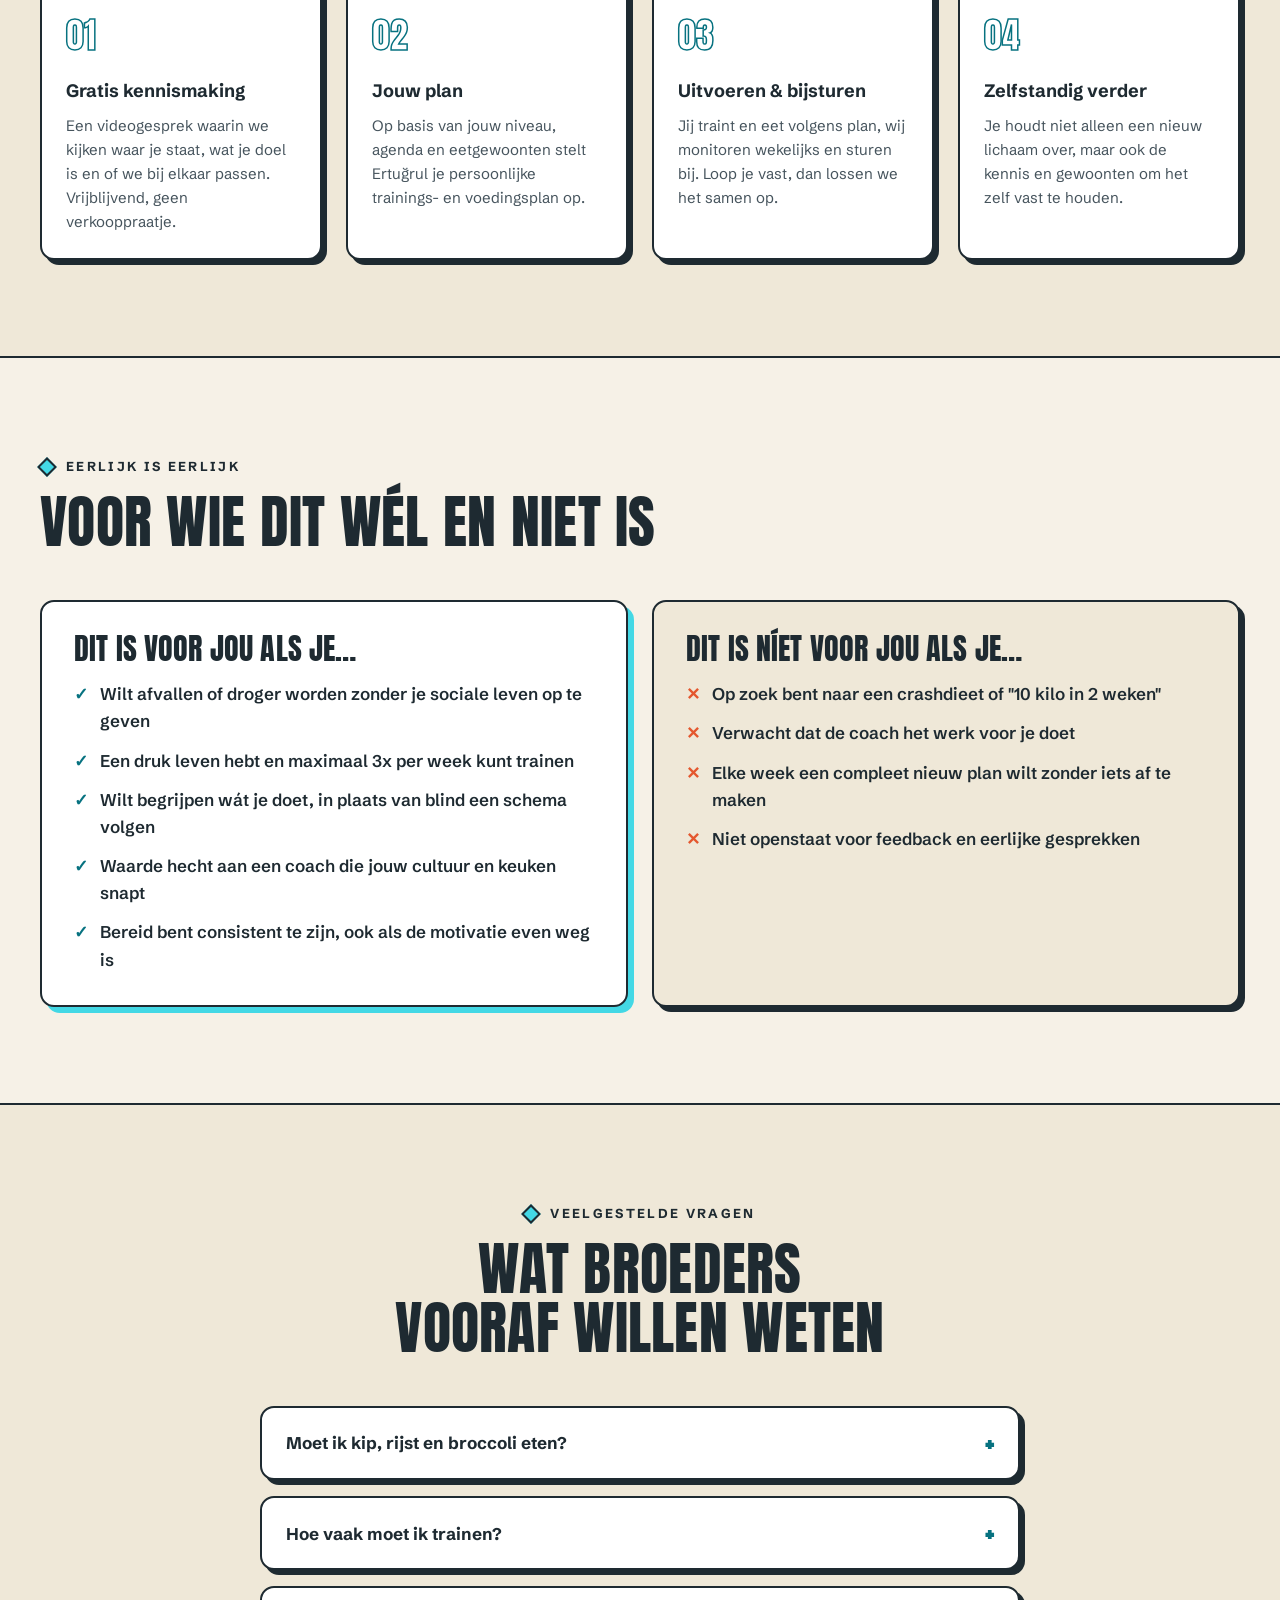
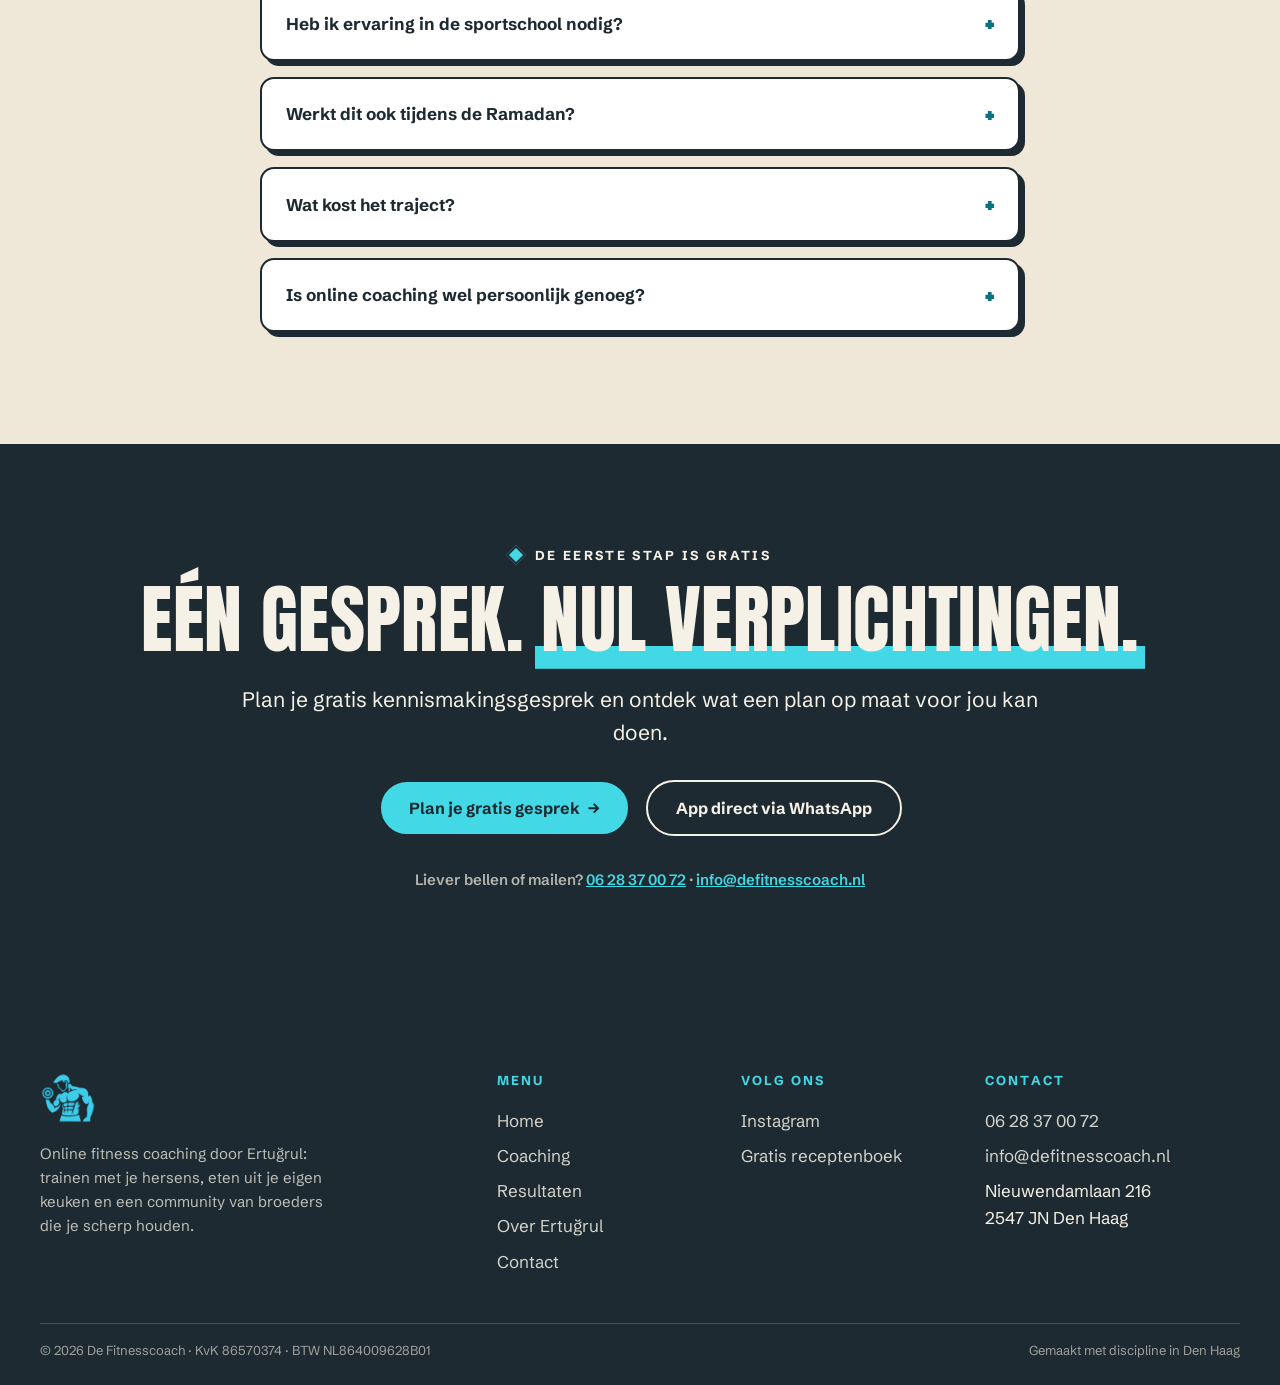
==== commit f46e657f: "Verwerk feedbackronde 1 van Bob (Notion) Hero-kicker weg, proofline ruimer en zonder kilo's, statbar" ====
--- a/coaching.html
+++ b/coaching.html
@@ -209,7 +209,6 @@
       <span>© 2026 De Fitnesscoach · KvK 86570374 · BTW NL864009628B01</span>
       <span>Gemaakt met discipline in Den Haag</span>
     </div>
-    <div class="site-footer__wordmark" aria-hidden="true">De Fitnesscoach</div>
   </footer>
 
   <script src="assets/script.js"></script>
--- a/assets/style.css
+++ b/assets/style.css
@@ -336,9 +336,9 @@
   color: var(--ink-soft);
   display: flex;
   align-items: center;
-  gap: var(--s-3);
-}
-.hero__proofline .faces { display: flex; }
+  gap: var(--s-6);
+}
+.hero__proofline .faces { display: flex; margin-right: 10px; }
 .hero__proofline .faces img {
   width: 38px; height: 38px;
   border-radius: 50%;
@@ -763,19 +763,6 @@
   justify-content: space-between;
   font-size: 0.8125rem;
   color: rgba(246, 241, 231, 0.6);
-}
-.site-footer__wordmark {
-  font-family: var(--display);
-  text-transform: uppercase;
-  font-size: clamp(3rem, 12.5vw, 11rem);
-  line-height: 0.9;
-  text-align: center;
-  letter-spacing: 0.01em;
-  color: transparent;
-  -webkit-text-stroke: 2px rgba(67, 216, 229, 0.55);
-  white-space: nowrap;
-  margin-bottom: -0.12em;
-  user-select: none;
 }
 @media (max-width: 900px) {
   .site-footer__grid { grid-template-columns: 1fr 1fr; }
